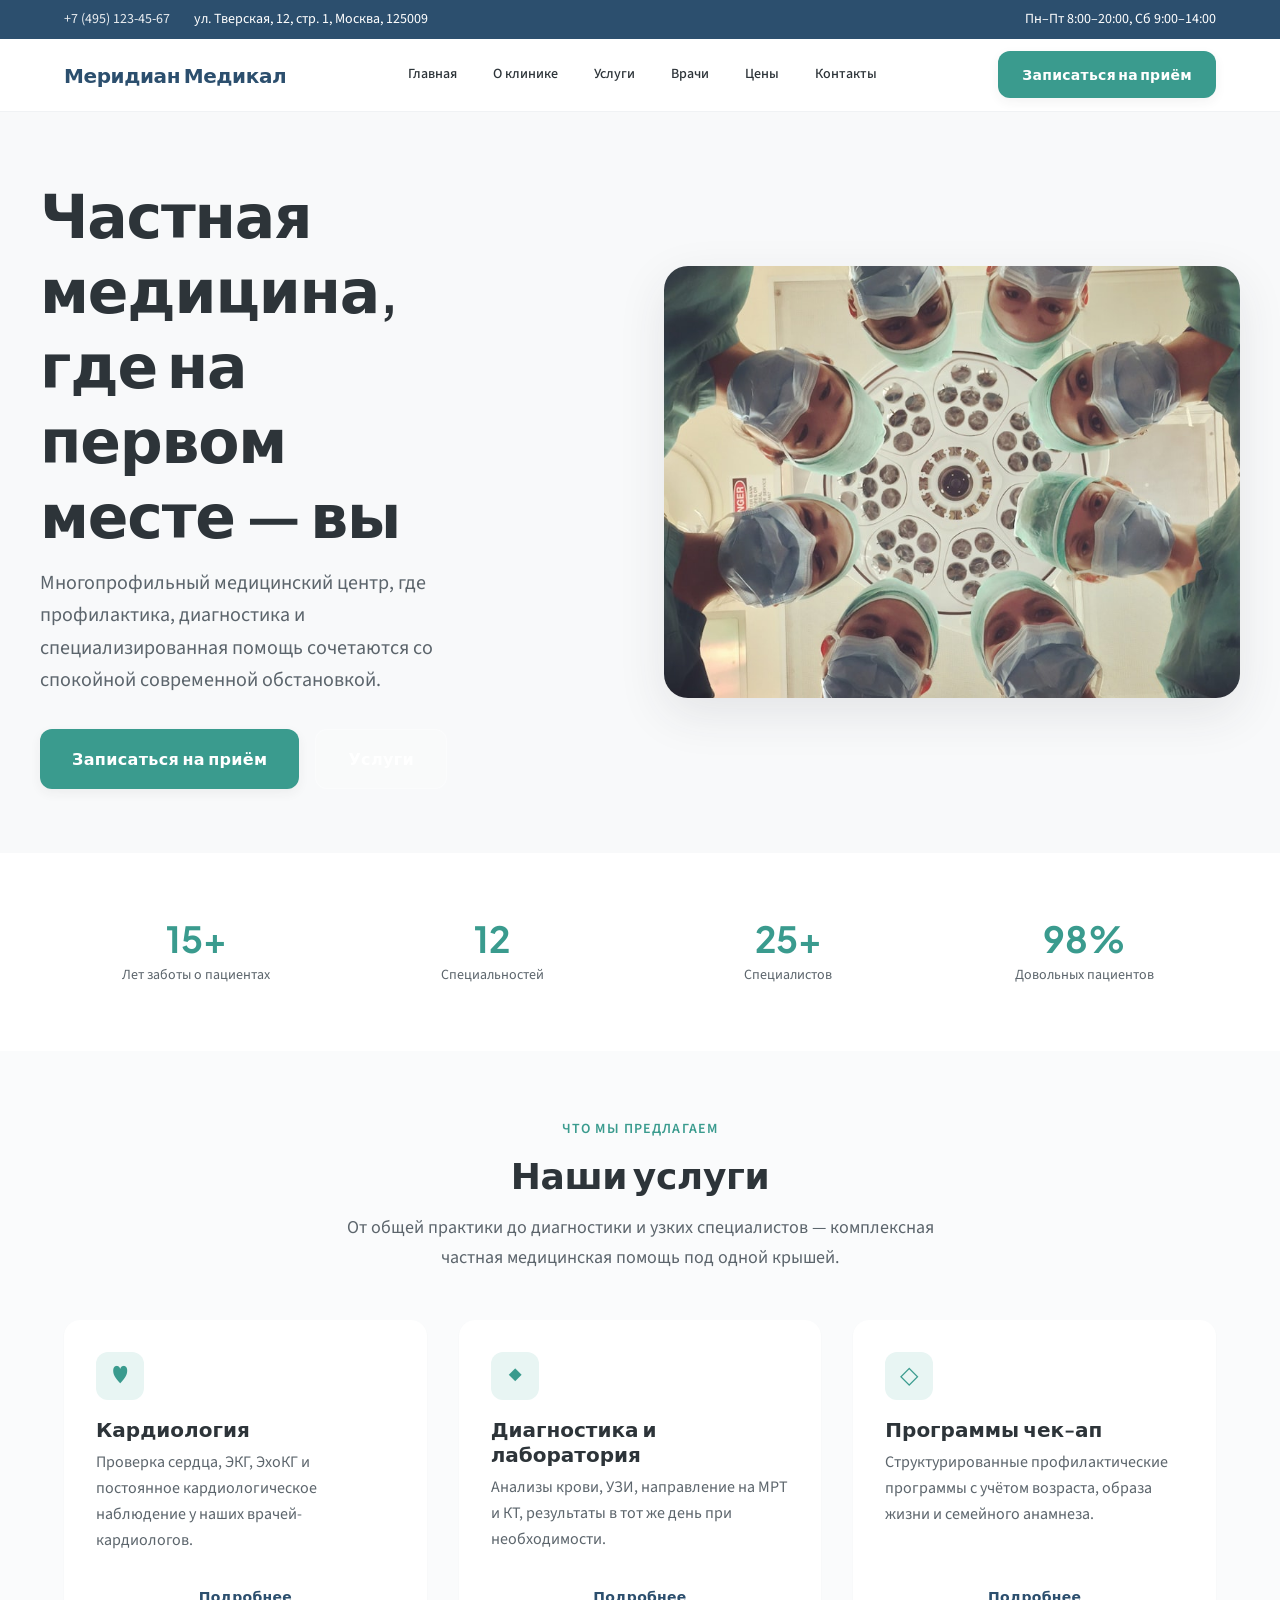
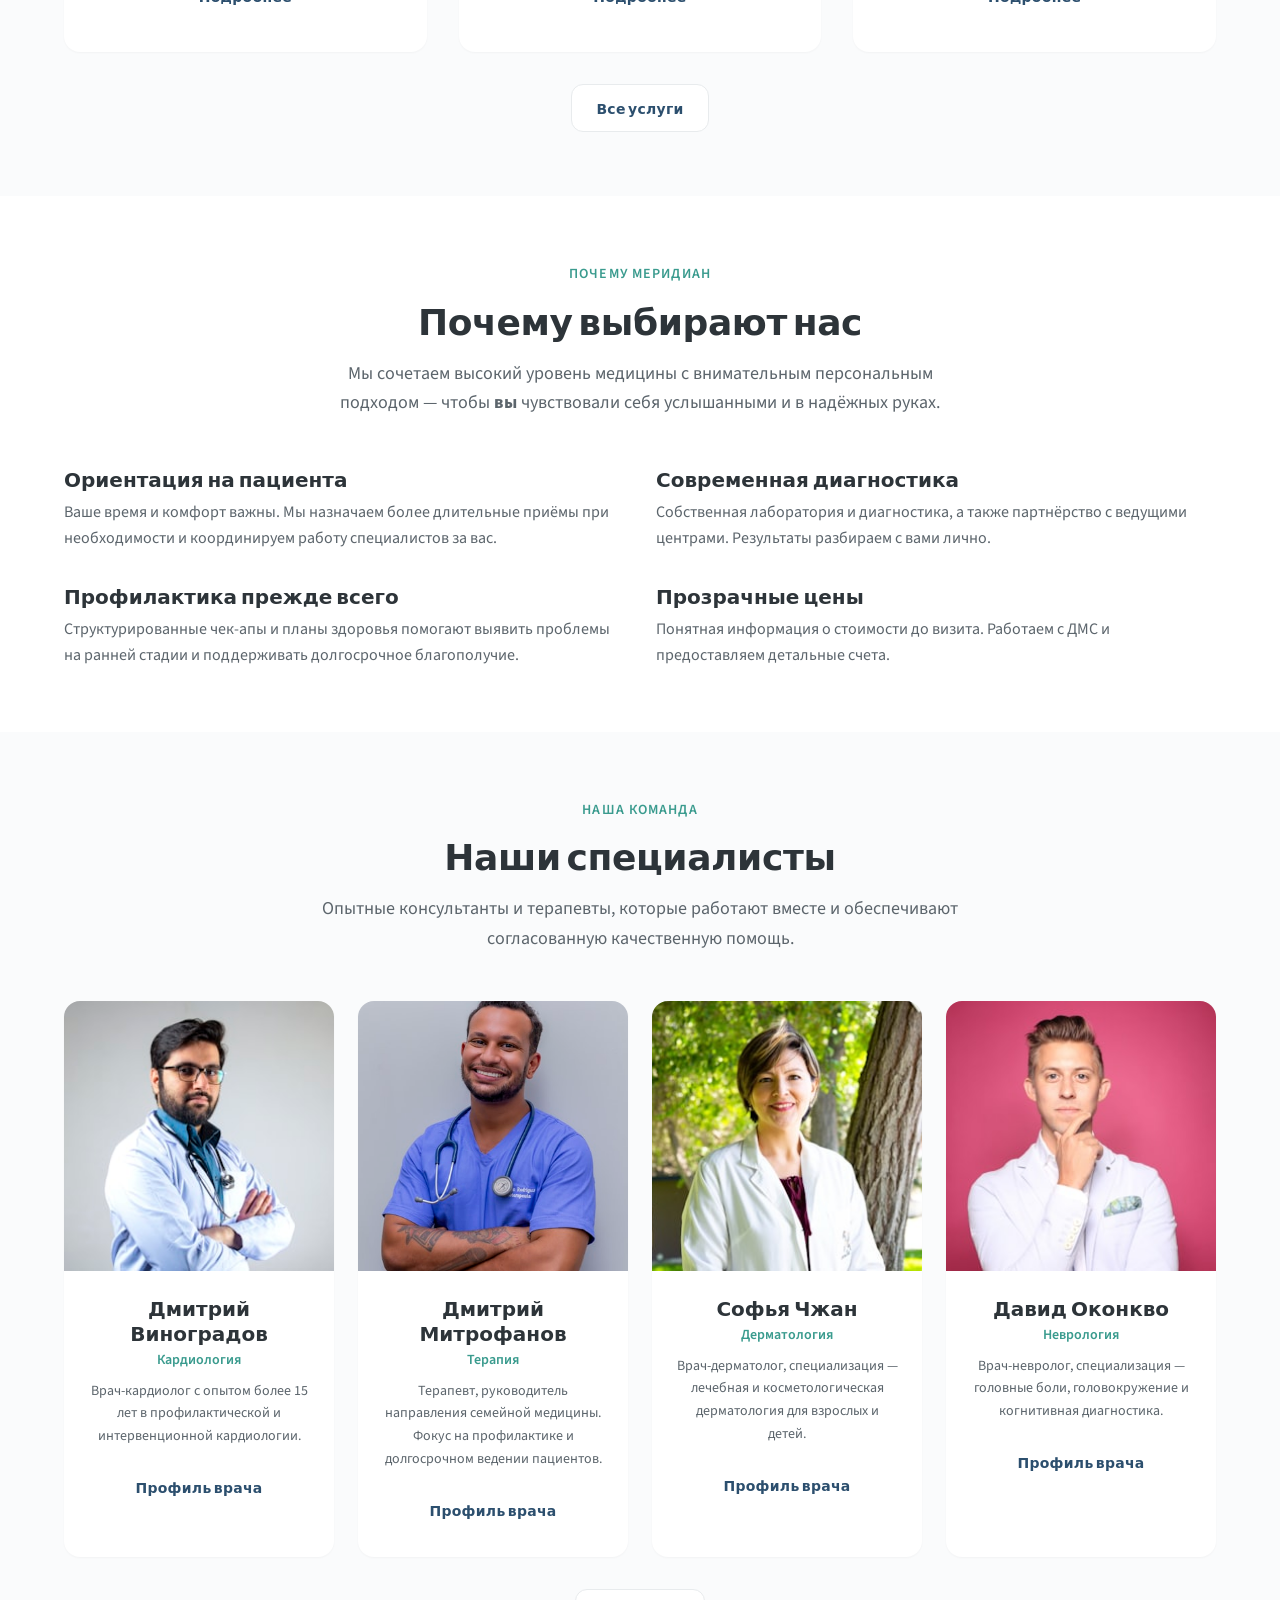
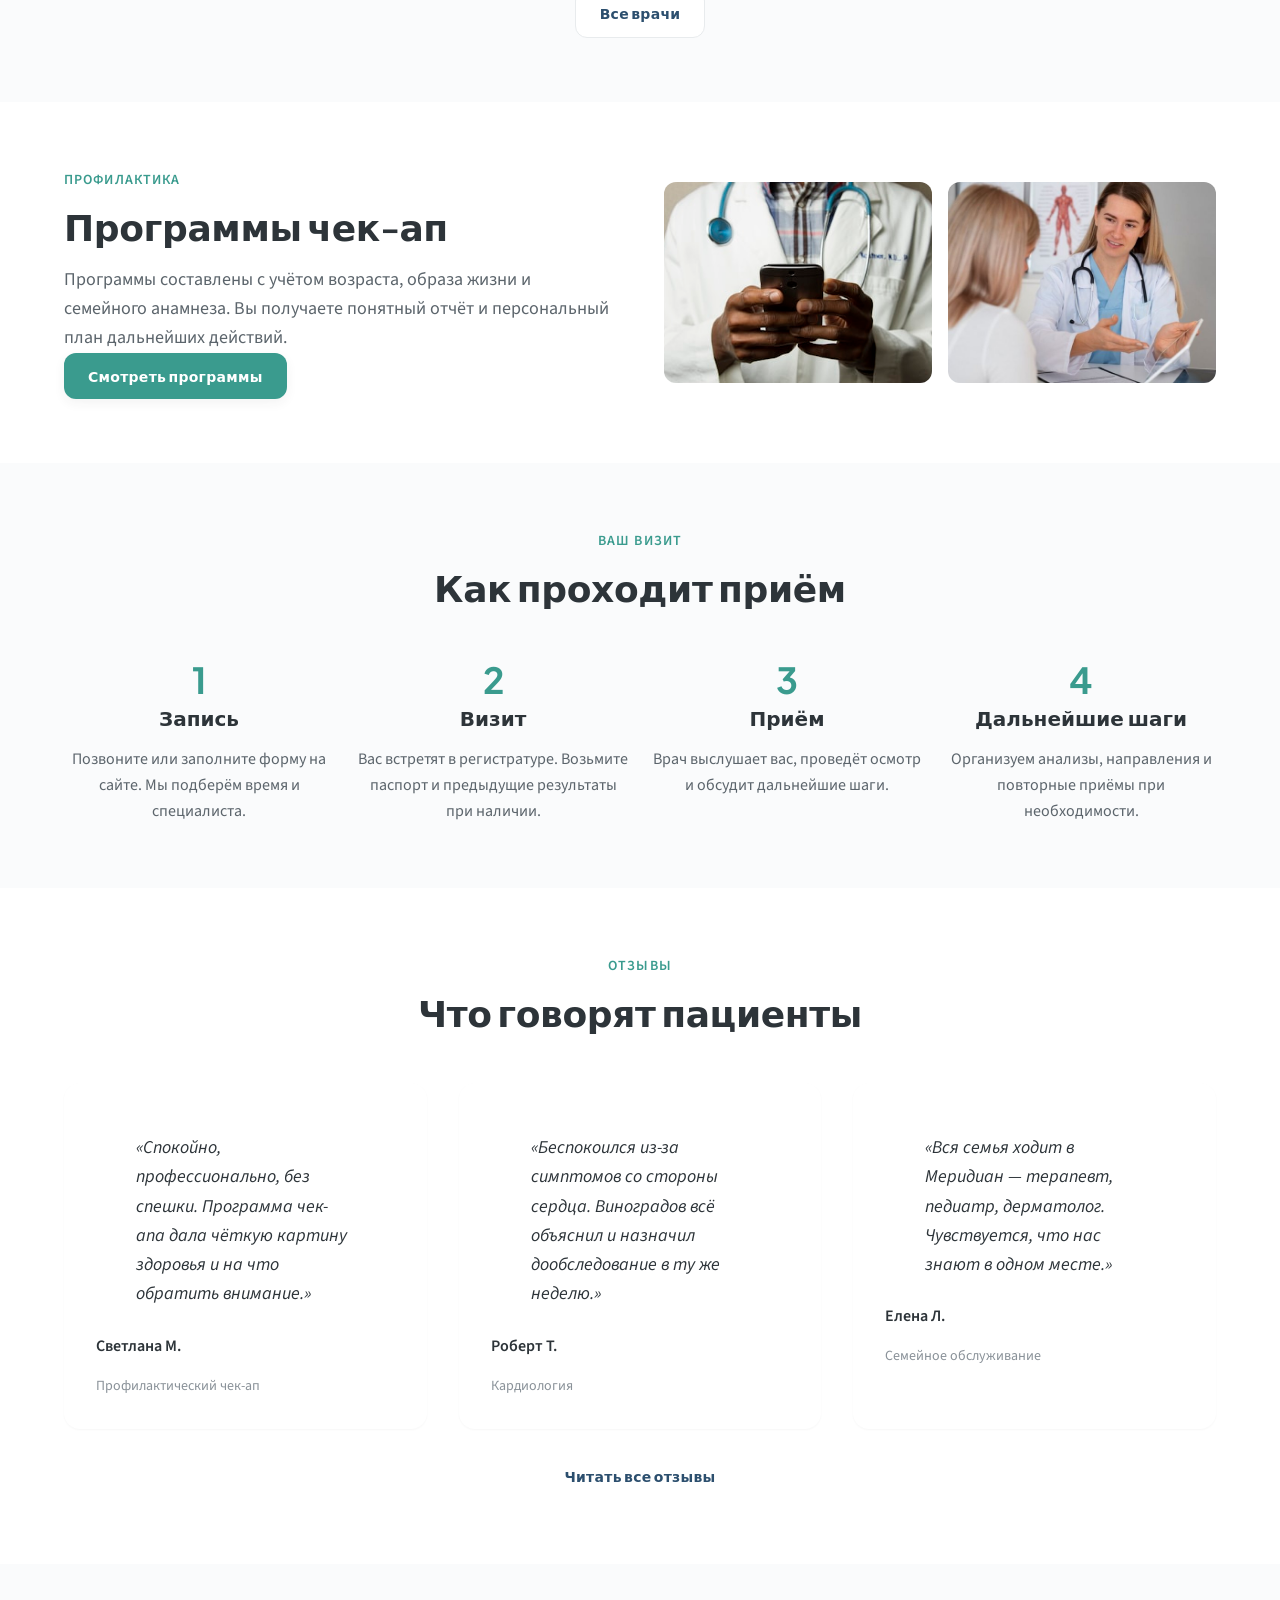
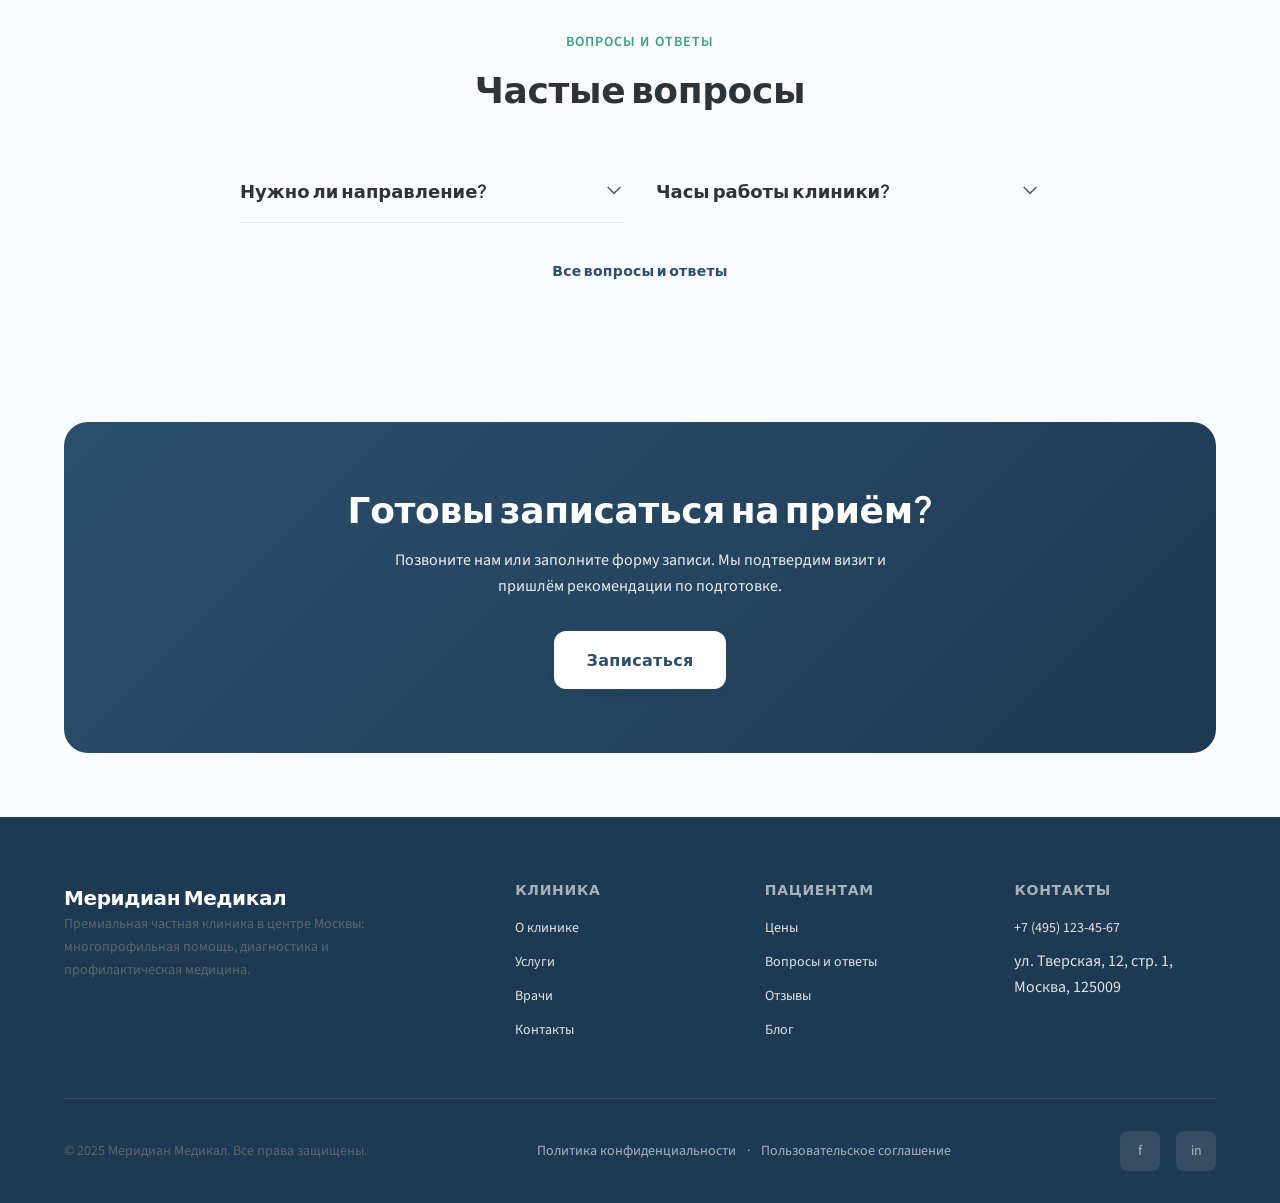
==== index.html @ b77b6111 "added files" ====
<!DOCTYPE html>
<html lang="ru">
<head>
  <meta charset="UTF-8">
  <meta name="viewport" content="width=device-width, initial-scale=1.0">
  <meta name="description" content="Меридиан Медикал — премиальная частная клиника. Многопрофильная помощь, диагностика и профилактическая медицина в спокойной современной обстановке.">
  <title>Меридиан Медикал — Частная клиника | Премиальное здравоохранение</title>
  <link rel="preconnect" href="https://fonts.googleapis.com">
  <link rel="preconnect" href="https://fonts.gstatic.com" crossorigin>
  <link href="https://fonts.googleapis.com/css2?family=Plus+Jakarta+Sans:wght@400;500;600;700&family=Source+Sans+3:wght@400;500;600&display=swap" rel="stylesheet">
  <link rel="stylesheet" href="css/variables.css">
  <link rel="stylesheet" href="css/base.css">
  <link rel="stylesheet" href="css/components.css">
  <link rel="stylesheet" href="css/layout.css">
</head>
<body>
  <a href="#main" class="skip-link">Перейти к основному содержимому</a>

  <!-- Верхняя строка: телефон, адрес, часы работы -->
  <div class="topbar">
    <div class="container topbar__inner">
      <div class="topbar__left">
        <span class="topbar__item">
          <a href="tel:+74951234567">+7 (495) 123-45-67</a>
        </span>
        <span class="topbar__item">ул. Тверская, 12, стр. 1, Москва, 125009</span>
      </div>
      <div class="topbar__right">
        <span class="topbar__item">Пн–Пт 8:00–20:00, Сб 9:00–14:00</span>
      </div>
    </div>
  </div>

  <!-- Шапка: логотип, навигация, кнопка записи -->
  <header class="site-header" id="header">
    <div class="container header-inner">
      <a href="index.html" class="header-logo">Меридиан Медикал</a>
      <nav class="main-nav" aria-label="Основная навигация">
        <ul class="nav-list">
          <li class="nav-item"><a href="index.html" class="nav-link">Главная</a></li>
          <li class="nav-item"><a href="about.html" class="nav-link">О клинике</a></li>
          <li class="nav-item nav-item--dropdown">
            <a href="services.html" class="nav-link">Услуги</a>
            <ul class="nav-dropdown">
              <li><a href="service-cardiology.html">Кардиология</a></li>
              <li><a href="services.html#diagnostics">Диагностика</a></li>
              <li><a href="checkup-packages.html">Программы чек-ап</a></li>
            </ul>
          </li>
          <li class="nav-item"><a href="doctors.html" class="nav-link">Врачи</a></li>
          <li class="nav-item"><a href="pricing.html" class="nav-link">Цены</a></li>
          <li class="nav-item"><a href="contact.html" class="nav-link">Контакты</a></li>
        </ul>
      </nav>
      <a href="contact.html#booking" class="btn btn--primary">Записаться на приём</a>
      <button type="button" class="menu-toggle" aria-label="Открыть меню" aria-expanded="false">
        <svg width="24" height="24" fill="none" stroke="currentColor" stroke-width="2" viewBox="0 0 24 24"><path d="M3 6h18M3 12h18M3 18h18"/></svg>
      </button>
    </div>
  </header>

  <main id="main">
    <!-- Главный блок -->
    <section class="hero hero--split">
      <div class="container hero__inner">
        <div class="hero__content">
          <h1 class="hero__title">Частная медицина, где на первом месте — <strong>вы</strong></h1>
          <p class="hero__text">Многопрофильный медицинский центр, где профилактика, диагностика и специализированная помощь сочетаются со спокойной современной обстановкой.</p>
          <div class="hero__actions">
            <a href="contact.html#booking" class="btn btn--primary btn--lg">Записаться на приём</a>
            <a href="services.html" class="btn btn--secondary btn--lg">Услуги</a>
          </div>
        </div>
        <div class="hero__media">
          <img src="images/p1.jpg" alt="Современный кабинет приёма в клинике Меридиан Медикал">
        </div>
      </div>
    </section>

    <!-- Показатели доверия -->
    <section class="section section--alt">
      <div class="container">
        <div class="stats-grid reveal">
          <div class="stat">
            <div class="stat__value">15+</div>
            <div class="stat__label">Лет заботы о пациентах</div>
          </div>
          <div class="stat">
            <div class="stat__value">12</div>
            <div class="stat__label">Специальностей</div>
          </div>
          <div class="stat">
            <div class="stat__value">25+</div>
            <div class="stat__label">Специалистов</div>
          </div>
          <div class="stat">
            <div class="stat__value">98%</div>
            <div class="stat__label">Довольных пациентов</div>
          </div>
        </div>
      </div>
    </section>

    <!-- Основные услуги -->
    <section class="section" id="services">
      <div class="container">
        <header class="section-header reveal">
          <span class="section-label">Что мы предлагаем</span>
          <h2 class="section-title">Наши услуги</h2>
          <p class="section-desc">От общей практики до диагностики и узких специалистов — комплексная частная медицинская помощь под одной крышей.</p>
        </header>
        <div class="grid-3">
          <article class="card service-card reveal">
            <div class="service-card__icon" aria-hidden="true">♥</div>
            <h3 class="service-card__title">Кардиология</h3>
            <p class="service-card__desc">Проверка сердца, ЭКГ, ЭхоКГ и постоянное кардиологическое наблюдение у наших врачей-кардиологов.</p>
            <a href="service-cardiology.html" class="btn btn--ghost">Подробнее</a>
          </article>
          <article class="card service-card reveal">
            <div class="service-card__icon" aria-hidden="true">◆</div>
            <h3 class="service-card__title">Диагностика и лаборатория</h3>
            <p class="service-card__desc">Анализы крови, УЗИ, направление на МРТ и КТ, результаты в тот же день при необходимости.</p>
            <a href="services.html#diagnostics" class="btn btn--ghost">Подробнее</a>
          </article>
          <article class="card service-card reveal">
            <div class="service-card__icon" aria-hidden="true">◇</div>
            <h3 class="service-card__title">Программы чек-ап</h3>
            <p class="service-card__desc">Структурированные профилактические программы с учётом возраста, образа жизни и семейного анамнеза.</p>
            <a href="checkup-packages.html" class="btn btn--ghost">Подробнее</a>
          </article>
        </div>
        <p style="text-align: center; margin-top: var(--space-8);">
          <a href="services.html" class="btn btn--secondary">Все услуги</a>
        </p>
      </div>
    </section>

    <!-- Почему мы -->
    <section class="section section--alt">
      <div class="container">
        <header class="section-header reveal">
          <span class="section-label">Почему Меридиан</span>
          <h2 class="section-title">Почему выбирают нас</h2>
          <p class="section-desc">Мы сочетаем высокий уровень медицины с внимательным персональным подходом — чтобы <strong>вы</strong> чувствовали себя услышанными и в надёжных руках.</p>
        </header>
        <div class="grid-2">
          <div class="reveal">
            <h3 class="card__title">Ориентация на пациента</h3>
            <p>Ваше время и комфорт важны. Мы назначаем более длительные приёмы при необходимости и координируем работу специалистов за вас.</p>
          </div>
          <div class="reveal">
            <h3 class="card__title">Современная диагностика</h3>
            <p>Собственная лаборатория и диагностика, а также партнёрство с ведущими центрами. Результаты разбираем с вами лично.</p>
          </div>
          <div class="reveal">
            <h3 class="card__title">Профилактика прежде всего</h3>
            <p>Структурированные чек-апы и планы здоровья помогают выявить проблемы на ранней стадии и поддерживать долгосрочное благополучие.</p>
          </div>
          <div class="reveal">
            <h3 class="card__title">Прозрачные цены</h3>
            <p>Понятная информация о стоимости до визита. Работаем с ДМС и предоставляем детальные счета.</p>
          </div>
        </div>
      </div>
    </section>

    <!-- Врачи -->
    <section class="section">
      <div class="container">
        <header class="section-header reveal">
          <span class="section-label">Наша команда</span>
          <h2 class="section-title">Наши специалисты</h2>
          <p class="section-desc">Опытные консультанты и терапевты, которые работают вместе и обеспечивают согласованную качественную помощь.</p>
        </header>
        <div class="grid-4">
          <article class="card doctor-card reveal">
            <div class="card__media">
              <img src="images/p2.jpg" alt="Дмитрий Виноградов, кардиолог">
            </div>
            <div class="card__body">
              <h3 class="doctor-card__name">Дмитрий Виноградов</h3>
              <p class="doctor-card__specialty">Кардиология</p>
              <p class="doctor-card__bio">Врач-кардиолог с опытом более 15 лет в профилактической и интервенционной кардиологии.</p>
              <a href="doctor-profile.html" class="btn btn--ghost">Профиль врача</a>
            </div>
          </article>
          <article class="card doctor-card reveal">
            <div class="card__media">
              <img src="images/p3.jpg" alt="Дмитрий Митрофанов, терапия">
            </div>
            <div class="card__body">
              <h3 class="doctor-card__name">Дмитрий Митрофанов</h3>
              <p class="doctor-card__specialty">Терапия</p>
              <p class="doctor-card__bio">Терапевт, руководитель направления семейной медицины. Фокус на профилактике и долгосрочном ведении пациентов.</p>
              <a href="doctor-profile.html" class="btn btn--ghost">Профиль врача</a>
            </div>
          </article>
          <article class="card doctor-card reveal">
            <div class="card__media">
              <img src="images/p4.jpg" alt="Софья Чжан, дерматология">
            </div>
            <div class="card__body">
              <h3 class="doctor-card__name">Софья Чжан</h3>
              <p class="doctor-card__specialty">Дерматология</p>
              <p class="doctor-card__bio">Врач-дерматолог, специализация — лечебная и косметологическая дерматология для взрослых и детей.</p>
              <a href="doctor-profile.html" class="btn btn--ghost">Профиль врача</a>
            </div>
          </article>
          <article class="card doctor-card reveal">
            <div class="card__media">
              <img src="images/p5.jpg" alt="Давид Оконкво, неврология">
            </div>
            <div class="card__body">
              <h3 class="doctor-card__name">Давид Оконкво</h3>
              <p class="doctor-card__specialty">Неврология</p>
              <p class="doctor-card__bio">Врач-невролог, специализация — головные боли, головокружение и когнитивная диагностика.</p>
              <a href="doctor-profile.html" class="btn btn--ghost">Профиль врача</a>
            </div>
          </article>
        </div>
        <p style="text-align: center; margin-top: var(--space-8);">
          <a href="doctors.html" class="btn btn--secondary">Все врачи</a>
        </p>
      </div>
    </section>

    <!-- Программы чек-ап -->
    <section class="section section--alt">
      <div class="container">
        <div class="grid-2" style="align-items: center; gap: var(--space-12);">
          <div class="reveal">
            <span class="section-label">Профилактика</span>
            <h2 class="section-title">Программы чек-ап</h2>
            <p class="section-desc">Программы составлены с учётом возраста, образа жизни и семейного анамнеза. Вы получаете понятный отчёт и персональный план дальнейших действий.</p>
            <a href="checkup-packages.html" class="btn btn--primary">Смотреть программы</a>
          </div>
          <div class="reveal">
            <div class="gallery-grid" style="grid-template-columns: repeat(2, 1fr);">
              <div class="gallery-grid__item">
                <img src="images/p6.jpg" alt="Лабораторные исследования">
              </div>
              <div class="gallery-grid__item">
                <img src="images/p7.jpg" alt="Консультация врача">
              </div>
            </div>
          </div>
        </div>
      </div>
    </section>

    <!-- Как проходит визит -->
    <section class="section">
      <div class="container">
        <header class="section-header reveal">
          <span class="section-label">Ваш визит</span>
          <h2 class="section-title">Как проходит приём</h2>
        </header>
        <div class="grid-4">
          <div class="reveal" style="text-align: center;">
            <div class="stat__value" style="color: var(--color-accent);">1</div>
            <h4>Запись</h4>
            <p style="margin-bottom: 0;">Позвоните или заполните форму на сайте. Мы подберём время и специалиста.</p>
          </div>
          <div class="reveal" style="text-align: center;">
            <div class="stat__value" style="color: var(--color-accent);">2</div>
            <h4>Визит</h4>
            <p style="margin-bottom: 0;">Вас встретят в регистратуре. Возьмите паспорт и предыдущие результаты при наличии.</p>
          </div>
          <div class="reveal" style="text-align: center;">
            <div class="stat__value" style="color: var(--color-accent);">3</div>
            <h4>Приём</h4>
            <p style="margin-bottom: 0;">Врач выслушает вас, проведёт осмотр и обсудит дальнейшие шаги.</p>
          </div>
          <div class="reveal" style="text-align: center;">
            <div class="stat__value" style="color: var(--color-accent);">4</div>
            <h4>Дальнейшие шаги</h4>
            <p style="margin-bottom: 0;">Организуем анализы, направления и повторные приёмы при необходимости.</p>
          </div>
        </div>
      </div>
    </section>

    <!-- Отзывы -->
    <section class="section section--alt">
      <div class="container">
        <header class="section-header reveal">
          <span class="section-label">Отзывы</span>
          <h2 class="section-title">Что говорят пациенты</h2>
        </header>
        <div class="grid-3">
          <div class="card testimonial-card reveal">
            <blockquote class="testimonial-card__quote">«Спокойно, профессионально, без спешки. Программа чек-апа дала чёткую картину здоровья и на что обратить внимание.»</blockquote>
            <p class="testimonial-card__author">Светлана М.</p>
            <p class="testimonial-card__meta">Профилактический чек-ап</p>
          </div>
          <div class="card testimonial-card reveal">
            <blockquote class="testimonial-card__quote">«Беспокоился из-за симптомов со стороны сердца. Виноградов всё объяснил и назначил дообследование в ту же неделю.»</blockquote>
            <p class="testimonial-card__author">Роберт Т.</p>
            <p class="testimonial-card__meta">Кардиология</p>
          </div>
          <div class="card testimonial-card reveal">
            <blockquote class="testimonial-card__quote">«Вся семья ходит в Меридиан — терапевт, педиатр, дерматолог. Чувствуется, что нас знают в одном месте.»</blockquote>
            <p class="testimonial-card__author">Елена Л.</p>
            <p class="testimonial-card__meta">Семейное обслуживание</p>
          </div>
        </div>
        <p style="text-align: center; margin-top: var(--space-6);">
          <a href="reviews.html" class="btn btn--ghost">Читать все отзывы</a>
        </p>
      </div>
    </section>

    <!-- FAQ -->
    <section class="section">
      <div class="container">
        <header class="section-header reveal">
          <span class="section-label">Вопросы и ответы</span>
          <h2 class="section-title">Частые вопросы</h2>
        </header>
        <div class="grid-2" style="max-width: 50rem; margin: 0 auto;">
          <div class="faq-item reveal">
            <button type="button" class="faq-trigger" aria-expanded="false">Нужно ли направление?</button>
            <div class="faq-content">
              <div class="faq-content__inner">Нет. Записаться к нам можно напрямую по большинству специальностей. Для оплаты по ДМС страховой компании может потребоваться направление от терапевта.</div>
            </div>
          </div>
          <div class="faq-item reveal">
            <button type="button" class="faq-trigger" aria-expanded="false">Часы работы клиники?</button>
            <div class="faq-content">
              <div class="faq-content__inner">Мы работаем понедельник–пятница 8:00–20:00 и суббота 9:00–14:00. Запись в тот же день часто возможна.</div>
            </div>
          </div>
        </div>
        <p style="text-align: center; margin-top: var(--space-6);">
          <a href="faq.html" class="btn btn--ghost">Все вопросы и ответы</a>
        </p>
      </div>
    </section>

    <!-- Призыв к действию -->
    <section class="section">
      <div class="container">
        <div class="cta-block reveal">
          <h2 class="cta-block__title">Готовы записаться на приём?</h2>
          <p class="cta-block__desc">Позвоните нам или заполните форму записи. Мы подтвердим визит и пришлём рекомендации по подготовке.</p>
          <a href="contact.html#booking" class="btn btn--primary btn--lg">Записаться</a>
        </div>
      </div>
    </section>
  </main>

  <!-- Подвал -->
  <footer class="site-footer">
    <div class="container">
      <div class="footer-grid">
        <div class="footer-brand">
          <a href="index.html" class="header-logo">Меридиан Медикал</a>
          <p class="footer-desc">Премиальная частная клиника в центре Москвы: многопрофильная помощь, диагностика и профилактическая медицина.</p>
        </div>
        <div class="footer-nav">
          <h4>Клиника</h4>
          <ul>
            <li><a href="about.html">О клинике</a></li>
            <li><a href="services.html">Услуги</a></li>
            <li><a href="doctors.html">Врачи</a></li>
            <li><a href="contact.html">Контакты</a></li>
          </ul>
        </div>
        <div class="footer-nav">
          <h4>Пациентам</h4>
          <ul>
            <li><a href="pricing.html">Цены</a></li>
            <li><a href="faq.html">Вопросы и ответы</a></li>
            <li><a href="reviews.html">Отзывы</a></li>
            <li><a href="blog.html">Блог</a></li>
          </ul>
        </div>
        <div class="footer-nav">
          <h4>Контакты</h4>
          <ul>
            <li><a href="tel:+74951234567">+7 (495) 123-45-67</a></li>
            <li>ул. Тверская, 12, стр. 1, Москва, 125009</li>
          </ul>
        </div>
      </div>
      <div class="footer-bottom">
        <p style="margin: 0;">© 2025 Меридиан Медикал. Все права защищены.</p>
        <div>
          <a href="#">Политика конфиденциальности</a>
          <span style="margin: 0 var(--space-2);">·</span>
          <a href="#">Пользовательское соглашение</a>
        </div>
        <div class="footer-social">
          <a href="#" aria-label="Facebook">f</a>
          <a href="#" aria-label="LinkedIn">in</a>
        </div>
      </div>
    </div>
  </footer>

  <script src="js/main.js"></script>
</body>
</html>
---- css/variables.css ----
/* ============================================
   Meridian Medical — Design Tokens
   Premium private clinic design system
   ============================================ */

:root {
  /* Primary — deep desaturated blue */
  --color-primary: #2c4f6e;
  --color-primary-dark: #1e3a52;
  --color-primary-light: #3d6b8f;
  
  /* Secondary — soft teal / mint */
  --color-accent: #3a9b8e;
  --color-accent-light: #5bb5a8;
  --color-accent-muted: #e8f5f3;
  
  /* Neutrals */
  --color-bg: #fafbfc;
  --color-bg-warm: #f8f9fa;
  --color-surface: #ffffff;
  --color-border: #e8ebed;
  --color-border-light: #f0f2f4;
  
  /* Text */
  --color-text: #2d3439;
  --color-text-muted: #5c656c;
  --color-text-light: #8a9299;
  
  /* Typography */
  --font-heading: 'Plus Jakarta Sans', system-ui, -apple-system, sans-serif;
  --font-body: 'Source Sans 3', system-ui, -apple-system, sans-serif;
  
  --text-xs: 0.75rem;
  --text-sm: 0.875rem;
  --text-base: 1rem;
  --text-lg: 1.125rem;
  --text-xl: 1.25rem;
  --text-2xl: 1.5rem;
  --text-3xl: 1.875rem;
  --text-4xl: 2.25rem;
  --text-5xl: 3rem;
  --text-6xl: 3.75rem;
  
  --leading-tight: 1.25;
  --leading-snug: 1.375;
  --leading-normal: 1.5;
  --leading-relaxed: 1.625;
  --leading-loose: 1.75;
  
  /* Spacing */
  --space-1: 0.25rem;
  --space-2: 0.5rem;
  --space-3: 0.75rem;
  --space-4: 1rem;
  --space-5: 1.25rem;
  --space-6: 1.5rem;
  --space-8: 2rem;
  --space-10: 2.5rem;
  --space-12: 3rem;
  --space-16: 4rem;
  --space-20: 5rem;
  --space-24: 6rem;
  --space-32: 8rem;
  
  /* Layout */
  --container-max: 75rem;
  --container-narrow: 45rem;
  --header-height: 4.5rem;
  --topbar-height: 2.5rem;
  
  /* Radius */
  --radius-sm: 0.375rem;
  --radius-md: 0.5rem;
  --radius-lg: 0.75rem;
  --radius-xl: 1rem;
  --radius-2xl: 1.5rem;
  --radius-full: 9999px;
  
  /* Shadows */
  --shadow-sm: 0 1px 2px rgba(45, 52, 57, 0.04);
  --shadow-md: 0 4px 12px rgba(45, 52, 57, 0.06);
  --shadow-lg: 0 8px 24px rgba(45, 52, 57, 0.08);
  --shadow-xl: 0 16px 48px rgba(45, 52, 57, 0.1);
  
  /* Transitions */
  --ease-out: cubic-bezier(0.33, 1, 0.68, 1);
  --transition-fast: 0.15s var(--ease-out);
  --transition-base: 0.25s var(--ease-out);
  --transition-slow: 0.4s var(--ease-out);
}
---- css/base.css ----
/* ============================================
   Base — Reset, typography, global
   ============================================ */

*,
*::before,
*::after {
  box-sizing: border-box;
}

html {
  scroll-behavior: smooth;
}

body {
  margin: 0;
  font-family: var(--font-body);
  font-size: var(--text-base);
  line-height: var(--leading-relaxed);
  color: var(--color-text);
  background-color: var(--color-bg);
  -webkit-font-smoothing: antialiased;
  -moz-osx-font-smoothing: grayscale;
}

img {
  max-width: 100%;
  height: auto;
  display: block;
}

a {
  color: var(--color-primary);
  text-decoration: none;
  transition: color var(--transition-fast);
}

a:hover {
  color: var(--color-accent);
}

a:focus-visible {
  outline: 2px solid var(--color-accent);
  outline-offset: 2px;
}

h1, h2, h3, h4, h5, h6 {
  font-family: var(--font-heading);
  font-weight: 600;
  line-height: var(--leading-tight);
  color: var(--color-text);
  margin-top: 0;
  margin-bottom: var(--space-4);
}

h1 { font-size: var(--text-5xl); letter-spacing: -0.02em; }
h2 { font-size: var(--text-4xl); letter-spacing: -0.01em; }
h3 { font-size: var(--text-2xl); }
h4 { font-size: var(--text-xl); }
h5 { font-size: var(--text-lg); }
h6 { font-size: var(--text-base); }

p {
  margin-top: 0;
  margin-bottom: var(--space-4);
  color: var(--color-text-muted);
}

p:last-child {
  margin-bottom: 0;
}

ul, ol {
  margin-top: 0;
  margin-bottom: var(--space-4);
  padding-left: var(--space-6);
}

button {
  font-family: inherit;
  cursor: pointer;
  border: none;
  background: none;
}

input, textarea, select {
  font-family: inherit;
  font-size: inherit;
}

/* Skip link for accessibility */
.skip-link {
  position: absolute;
  top: -100%;
  left: var(--space-4);
  z-index: 10000;
  padding: var(--space-2) var(--space-4);
  background: var(--color-primary);
  color: white;
  border-radius: var(--radius-md);
  transition: top var(--transition-fast);
}

.skip-link:focus {
  top: var(--space-4);
}
---- css/components.css ----
/* ============================================
   Components — Buttons, cards, forms, etc.
   ============================================ */

/* ----- Container ----- */
.container {
  width: 100%;
  max-width: var(--container-max);
  margin-left: auto;
  margin-right: auto;
  padding-left: var(--space-6);
  padding-right: var(--space-6);
}

.container--narrow {
  max-width: var(--container-narrow);
}

/* ----- Buttons ----- */
.btn {
  display: inline-flex;
  align-items: center;
  justify-content: center;
  gap: var(--space-2);
  padding: var(--space-3) var(--space-6);
  font-family: var(--font-heading);
  font-size: var(--text-sm);
  font-weight: 600;
  letter-spacing: 0.02em;
  border-radius: var(--radius-lg);
  transition: transform var(--transition-fast), box-shadow var(--transition-fast), background var(--transition-fast), color var(--transition-fast);
}

.btn:focus-visible {
  outline: 2px solid var(--color-accent);
  outline-offset: 2px;
}

.btn--primary {
  background: var(--color-accent);
  color: white;
  box-shadow: var(--shadow-md);
}

.btn--primary:hover {
  background: var(--color-accent-light);
  transform: translateY(-1px);
  box-shadow: var(--shadow-lg);
}

.btn--secondary {
  background: var(--color-surface);
  color: var(--color-primary);
  border: 1.5px solid var(--color-border);
}

.btn--secondary:hover {
  border-color: var(--color-accent);
  color: var(--color-accent);
}

.btn--ghost {
  background: transparent;
  color: var(--color-primary);
}

.btn--ghost:hover {
  background: var(--color-accent-muted);
  color: var(--color-accent);
}

.btn--lg {
  padding: var(--space-4) var(--space-8);
  font-size: var(--text-base);
}

/* ----- Section header ----- */
.section-header {
  text-align: center;
  margin-bottom: var(--space-12);
  max-width: 40rem;
  margin-left: auto;
  margin-right: auto;
}

.section-label {
  display: inline-block;
  font-size: var(--text-sm);
  font-weight: 600;
  letter-spacing: 0.08em;
  text-transform: uppercase;
  color: var(--color-accent);
  margin-bottom: var(--space-3);
}

.section-title {
  font-size: var(--text-4xl);
  margin-bottom: var(--space-4);
}

.section-desc {
  font-size: var(--text-lg);
  color: var(--color-text-muted);
  margin-bottom: 0;
}

/* ----- Cards ----- */
.card {
  background: var(--color-surface);
  border-radius: var(--radius-xl);
  box-shadow: var(--shadow-sm);
  overflow: hidden;
  transition: transform var(--transition-base), box-shadow var(--transition-base);
}

.card:hover {
  transform: translateY(-4px);
  box-shadow: var(--shadow-lg);
}

.card__media {
  aspect-ratio: 4/3;
  background: var(--color-border-light);
  overflow: hidden;
}

.card__media img {
  width: 100%;
  height: 100%;
  object-fit: cover;
  transition: transform var(--transition-slow);
}

.card:hover .card__media img {
  transform: scale(1.03);
}

.card__body {
  padding: var(--space-6);
}

.card__title {
  font-size: var(--text-xl);
  margin-bottom: var(--space-2);
}

.card__meta {
  font-size: var(--text-sm);
  color: var(--color-text-light);
  margin-bottom: var(--space-3);
}

/* Service card variant */
.service-card {
  padding: var(--space-8);
  height: 100%;
  display: flex;
  flex-direction: column;
}

.service-card__icon {
  width: 3rem;
  height: 3rem;
  border-radius: var(--radius-lg);
  background: var(--color-accent-muted);
  color: var(--color-accent);
  display: flex;
  align-items: center;
  justify-content: center;
  font-size: 1.5rem;
  margin-bottom: var(--space-4);
}

.service-card__title {
  font-size: var(--text-xl);
  margin-bottom: var(--space-2);
}

.service-card__desc {
  flex: 1;
  margin-bottom: var(--space-5);
  color: var(--color-text-muted);
}

/* Doctor card */
.doctor-card {
  text-align: center;
}

.doctor-card .card__media {
  aspect-ratio: 1;
}

.doctor-card__name {
  font-size: var(--text-xl);
  margin-bottom: var(--space-1);
}

.doctor-card__specialty {
  font-size: var(--text-sm);
  color: var(--color-accent);
  font-weight: 600;
  margin-bottom: var(--space-2);
}

.doctor-card__bio {
  font-size: var(--text-sm);
  color: var(--color-text-muted);
  margin-bottom: var(--space-4);
}

/* Testimonial card */
.testimonial-card {
  padding: var(--space-8);
}

.testimonial-card__quote {
  font-size: var(--text-lg);
  line-height: var(--leading-relaxed);
  color: var(--color-text);
  margin-bottom: var(--space-6);
  font-style: italic;
}

.testimonial-card__author {
  font-weight: 600;
  color: var(--color-text);
}

.testimonial-card__meta {
  font-size: var(--text-sm);
  color: var(--color-text-light);
}

/* Stats block */
.stats-grid {
  display: grid;
  grid-template-columns: repeat(auto-fit, minmax(10rem, 1fr));
  gap: var(--space-8);
  text-align: center;
}

.stat__value {
  font-family: var(--font-heading);
  font-size: var(--text-4xl);
  font-weight: 700;
  color: var(--color-accent);
  line-height: 1.2;
  margin-bottom: var(--space-1);
}

.stat__label {
  font-size: var(--text-sm);
  color: var(--color-text-muted);
}

/* ----- Forms ----- */
.form-group {
  margin-bottom: var(--space-5);
}

.form-label {
  display: block;
  font-size: var(--text-sm);
  font-weight: 600;
  color: var(--color-text);
  margin-bottom: var(--space-2);
}

.form-input,
.form-select,
.form-textarea {
  width: 100%;
  padding: var(--space-3) var(--space-4);
  border: 1.5px solid var(--color-border);
  border-radius: var(--radius-lg);
  background: var(--color-surface);
  color: var(--color-text);
  transition: border-color var(--transition-fast), box-shadow var(--transition-fast);
}

.form-input:focus,
.form-select:focus,
.form-textarea:focus {
  outline: none;
  border-color: var(--color-accent);
  box-shadow: 0 0 0 3px rgba(58, 155, 142, 0.15);
}

.form-input::placeholder,
.form-textarea::placeholder {
  color: var(--color-text-light);
}

.form-textarea {
  min-height: 8rem;
  resize: vertical;
}

.form-hint {
  font-size: var(--text-sm);
  color: var(--color-text-light);
  margin-top: var(--space-1);
}

/* ----- FAQ Accordion ----- */
.faq-item {
  border-bottom: 1px solid var(--color-border);
}

.faq-item:last-child {
  border-bottom: none;
}

.faq-trigger {
  width: 100%;
  display: flex;
  align-items: center;
  justify-content: space-between;
  padding: var(--space-5) 0;
  text-align: left;
  font-family: var(--font-heading);
  font-size: var(--text-lg);
  font-weight: 600;
  color: var(--color-text);
  background: none;
  border: none;
  cursor: pointer;
  transition: color var(--transition-fast);
}

.faq-trigger:hover {
  color: var(--color-accent);
}

.faq-trigger::after {
  content: '';
  width: 1.25rem;
  height: 1.25rem;
  background: url("data:image/svg+xml,%3Csvg xmlns='http://www.w3.org/2000/svg' fill='none' viewBox='0 0 24 24' stroke='%235c656c'%3E%3Cpath stroke-linecap='round' stroke-linejoin='round' stroke-width='2' d='M19 9l-7 7-7-7'/%3E%3C/svg%3E") no-repeat center;
  flex-shrink: 0;
  margin-left: var(--space-3);
  transition: transform var(--transition-base);
}

.faq-item.is-open .faq-trigger::after {
  transform: rotate(180deg);
}

.faq-content {
  max-height: 0;
  overflow: hidden;
  transition: max-height var(--transition-slow);
}

.faq-content__inner {
  padding-bottom: var(--space-5);
  color: var(--color-text-muted);
}

/* ----- Breadcrumbs ----- */
.breadcrumbs {
  display: flex;
  flex-wrap: wrap;
  align-items: center;
  gap: var(--space-2);
  font-size: var(--text-sm);
  color: var(--color-text-muted);
  margin-bottom: var(--space-6);
}

.breadcrumbs a {
  color: var(--color-text-muted);
}

.breadcrumbs a:hover {
  color: var(--color-accent);
}

.breadcrumbs__sep {
  color: var(--color-text-light);
}

.breadcrumbs__current {
  color: var(--color-text);
  font-weight: 500;
}

/* ----- Pricing card ----- */
.pricing-card {
  padding: var(--space-8);
  border: 1.5px solid var(--color-border);
  border-radius: var(--radius-xl);
  background: var(--color-surface);
  transition: border-color var(--transition-base), box-shadow var(--transition-base);
}

.pricing-card:hover {
  border-color: var(--color-accent);
  box-shadow: var(--shadow-lg);
}

.pricing-card--featured {
  border-color: var(--color-accent);
  box-shadow: 0 0 0 1px var(--color-accent);
  position: relative;
}

.pricing-card__name {
  font-size: var(--text-xl);
  margin-bottom: var(--space-2);
}

.pricing-card__price {
  font-family: var(--font-heading);
  font-size: var(--text-3xl);
  font-weight: 700;
  color: var(--color-primary);
  margin-bottom: var(--space-4);
}

.pricing-card__price-note {
  font-size: var(--text-sm);
  color: var(--color-text-light);
  margin-bottom: var(--space-5);
}

.pricing-card__features {
  list-style: none;
  padding: 0;
  margin: 0 0 var(--space-6);
}

.pricing-card__features li {
  display: flex;
  align-items: flex-start;
  gap: var(--space-2);
  padding: var(--space-2) 0;
  font-size: var(--text-sm);
  color: var(--color-text-muted);
}

.pricing-card__features li::before {
  content: '✓';
  color: var(--color-accent);
  font-weight: 700;
  flex-shrink: 0;
}

/* ----- Badge ----- */
.badge {
  display: inline-block;
  padding: var(--space-1) var(--space-3);
  font-size: var(--text-xs);
  font-weight: 600;
  letter-spacing: 0.05em;
  text-transform: uppercase;
  border-radius: var(--radius-full);
  background: var(--color-accent-muted);
  color: var(--color-accent);
}

/* ----- CTA block ----- */
.cta-block {
  padding: var(--space-16) var(--space-8);
  text-align: center;
  background: linear-gradient(135deg, var(--color-primary) 0%, var(--color-primary-dark) 100%);
  border-radius: var(--radius-2xl);
  color: white;
}

.cta-block__title {
  color: white;
  margin-bottom: var(--space-4);
}

.cta-block__desc {
  max-width: 32rem;
  margin-left: auto;
  margin-right: auto;
  margin-bottom: var(--space-8);
  color: rgba(255,255,255,0.9);
}

.cta-block .btn--primary {
  background: white;
  color: var(--color-primary);
}

.cta-block .btn--primary:hover {
  background: var(--color-accent-muted);
  color: var(--color-primary-dark);
}

/* ----- Gallery grid ----- */
.gallery-grid {
  display: grid;
  grid-template-columns: repeat(auto-fill, minmax(16rem, 1fr));
  gap: var(--space-4);
}

.gallery-grid__item {
  aspect-ratio: 4/3;
  border-radius: var(--radius-lg);
  overflow: hidden;
  background: var(--color-border-light);
}

.gallery-grid__item img {
  width: 100%;
  height: 100%;
  object-fit: cover;
  transition: transform var(--transition-slow);
}

.gallery-grid__item:hover img {
  transform: scale(1.05);
}
---- css/layout.css ----
/* ============================================
   Layout — Header, footer, sections, grid
   ============================================ */

/* ----- Top bar ----- */
.topbar {
  background: var(--color-primary);
  color: white;
  font-size: var(--text-sm);
  padding: var(--space-2) 0;
}

.topbar__inner {
  display: flex;
  flex-wrap: wrap;
  align-items: center;
  justify-content: space-between;
  gap: var(--space-4);
}

.topbar a {
  color: rgba(255,255,255,0.9);
}

.topbar a:hover {
  color: white;
}

.topbar__left,
.topbar__right {
  display: flex;
  align-items: center;
  gap: var(--space-6);
}

.topbar__item {
  display: flex;
  align-items: center;
  gap: var(--space-2);
}

/* ----- Header ----- */
.site-header {
  position: sticky;
  top: 0;
  z-index: 1000;
  background: rgba(255,255,255,0.95);
  backdrop-filter: blur(12px);
  border-bottom: 1px solid var(--color-border-light);
  transition: box-shadow var(--transition-base);
}

.site-header.is-scrolled {
  box-shadow: var(--shadow-md);
}

.header-inner {
  display: flex;
  align-items: center;
  justify-content: space-between;
  height: var(--header-height);
  gap: var(--space-8);
}

.header-logo {
  font-family: var(--font-heading);
  font-size: var(--text-xl);
  font-weight: 700;
  color: var(--color-primary);
  letter-spacing: -0.02em;
}

.header-logo:hover {
  color: var(--color-primary);
}

/* Main nav */
.main-nav {
  display: flex;
  align-items: center;
}

.nav-list {
  display: flex;
  align-items: center;
  gap: var(--space-1);
  list-style: none;
  margin: 0;
  padding: 0;
}

.nav-list a {
  display: block;
  padding: var(--space-2) var(--space-4);
  font-size: var(--text-sm);
  font-weight: 500;
  color: var(--color-text);
  border-radius: var(--radius-md);
  transition: background var(--transition-fast), color var(--transition-fast);
}

.nav-list a:hover {
  background: var(--color-accent-muted);
  color: var(--color-accent);
}

/* Dropdown */
.nav-item--dropdown {
  position: relative;
}

.nav-dropdown {
  position: absolute;
  top: 100%;
  left: 0;
  min-width: 12rem;
  padding: var(--space-2);
  background: var(--color-surface);
  border-radius: var(--radius-lg);
  box-shadow: var(--shadow-xl);
  opacity: 0;
  visibility: hidden;
  transform: translateY(-4px);
  transition: opacity var(--transition-base), transform var(--transition-base), visibility var(--transition-base);
  list-style: none;
  margin: 0;
}

.nav-item--dropdown:hover .nav-dropdown {
  opacity: 1;
  visibility: visible;
  transform: translateY(0);
}

.nav-dropdown a {
  display: block;
  padding: var(--space-2) var(--space-4);
  border-radius: var(--radius-md);
  white-space: nowrap;
}

/* Mobile menu */
.menu-toggle {
  display: none;
  padding: var(--space-2);
  color: var(--color-text);
}

.menu-toggle:hover {
  color: var(--color-accent);
}

@media (max-width: 900px) {
  .menu-toggle {
    display: flex;
    align-items: center;
    justify-content: center;
  }

  .main-nav {
    position: fixed;
    top: 0;
    right: 0;
    width: min(20rem, 85vw);
    height: 100vh;
    background: var(--color-surface);
    box-shadow: -4px 0 24px rgba(0,0,0,0.08);
    padding: var(--space-8);
    transform: translateX(100%);
    transition: transform var(--transition-slow);
    overflow-y: auto;
  }

  .main-nav.is-open {
    transform: translateX(0);
  }

  .nav-list {
    flex-direction: column;
    align-items: stretch;
    gap: var(--space-1);
  }

  .nav-list a {
    padding: var(--space-4);
  }

  .nav-dropdown {
    position: static;
    opacity: 1;
    visibility: visible;
    transform: none;
    box-shadow: none;
    background: var(--color-bg);
    margin-top: var(--space-2);
    margin-left: var(--space-4);
    display: none;
  }

  .nav-item--dropdown.is-open .nav-dropdown {
    display: block;
  }
}

/* ----- Hero ----- */
.hero {
  position: relative;
  min-height: 32rem;
  display: flex;
  align-items: center;
  background: var(--color-primary) linear-gradient(160deg, var(--color-primary) 0%, var(--color-primary-dark) 100%);
  color: white;
  overflow: hidden;
}

.hero__bg {
  position: absolute;
  inset: 0;
  opacity: 0.25;
}

.hero__bg img {
  width: 100%;
  height: 100%;
  object-fit: cover;
}

.hero__inner {
  position: relative;
  z-index: 1;
  padding: var(--space-16) 0;
}

.hero__title {
  font-size: clamp(2rem, 5vw, var(--text-6xl));
  color: white;
  margin-bottom: var(--space-4);
  max-width: 28rem;
}

.hero__text {
  font-size: var(--text-xl);
  color: rgba(255,255,255,0.9);
  margin-bottom: var(--space-8);
  max-width: 28rem;
}

.hero__actions {
  display: flex;
  flex-wrap: wrap;
  gap: var(--space-4);
}

.hero .btn--primary {
  background: var(--color-accent);
}

.hero .btn--primary:hover {
  background: var(--color-accent-light);
}

.hero .btn--secondary {
  background: rgba(255,255,255,0.15);
  border-color: rgba(255,255,255,0.4);
  color: white;
}

.hero .btn--secondary:hover {
  background: rgba(255,255,255,0.25);
  border-color: white;
  color: white;
}

/* Hero with image (home) */
.hero--split {
  min-height: 0;
  background: var(--color-bg-warm);
  color: var(--color-text);
}

.hero--split .hero__inner {
  display: grid;
  grid-template-columns: 1fr 1fr;
  gap: var(--space-12);
  align-items: center;
  padding: var(--space-16) 0;
}

.hero--split .hero__title {
  color: var(--color-text);
}

.hero--split .hero__text {
  color: var(--color-text-muted);
}

.hero__media {
  position: relative;
  border-radius: var(--radius-2xl);
  overflow: hidden;
  box-shadow: var(--shadow-xl);
  aspect-ratio: 4/3;
  background: var(--color-border-light);
}

.hero__media img {
  width: 100%;
  height: 100%;
  object-fit: cover;
}

@media (max-width: 900px) {
  .hero--split .hero__inner {
    grid-template-columns: 1fr;
    text-align: center;
  }

  .hero--split .hero__media {
    order: -1;
    max-width: 24rem;
    margin: 0 auto;
  }

  .hero__actions {
    justify-content: center;
  }
}

/* ----- Page hero (inner pages) ----- */
.page-hero {
  padding: var(--space-12) 0;
  background: var(--color-bg-warm);
  border-bottom: 1px solid var(--color-border-light);
}

.page-hero__title {
  margin-bottom: var(--space-2);
}

/* ----- Footer ----- */
.site-footer {
  background: var(--color-primary-dark);
  color: rgba(255,255,255,0.85);
  padding: var(--space-16) 0 var(--space-8);
}

.footer-grid {
  display: grid;
  grid-template-columns: 2fr repeat(3, 1fr);
  gap: var(--space-12);
  margin-bottom: var(--space-12);
}

.footer-brand .header-logo {
  color: white;
  margin-bottom: var(--space-4);
}

.footer-desc {
  font-size: var(--text-sm);
  line-height: var(--leading-relaxed);
  margin-bottom: var(--space-6);
  max-width: 20rem;
}

.footer-nav h4 {
  font-size: var(--text-sm);
  font-weight: 600;
  letter-spacing: 0.05em;
  text-transform: uppercase;
  color: rgba(255,255,255,0.6);
  margin-bottom: var(--space-4);
}

.footer-nav ul {
  list-style: none;
  margin: 0;
  padding: 0;
}

.footer-nav li {
  margin-bottom: var(--space-2);
}

.footer-nav a {
  color: rgba(255,255,255,0.85);
  font-size: var(--text-sm);
}

.footer-nav a:hover {
  color: white;
}

.footer-bottom {
  padding-top: var(--space-8);
  border-top: 1px solid rgba(255,255,255,0.1);
  display: flex;
  flex-wrap: wrap;
  align-items: center;
  justify-content: space-between;
  gap: var(--space-4);
  font-size: var(--text-sm);
  color: rgba(255,255,255,0.6);
}

.footer-bottom a {
  color: rgba(255,255,255,0.6);
}

.footer-bottom a:hover {
  color: white;
}

.footer-social {
  display: flex;
  gap: var(--space-4);
}

.footer-social a {
  display: flex;
  align-items: center;
  justify-content: center;
  width: 2.5rem;
  height: 2.5rem;
  border-radius: var(--radius-md);
  background: rgba(255,255,255,0.1);
  transition: background var(--transition-fast);
}

.footer-social a:hover {
  background: var(--color-accent);
  color: white;
}

@media (max-width: 768px) {
  .footer-grid {
    grid-template-columns: 1fr 1fr;
  }
}

@media (max-width: 480px) {
  .footer-grid {
    grid-template-columns: 1fr;
    text-align: center;
  }

  .footer-desc {
    margin-left: auto;
    margin-right: auto;
  }

  .footer-bottom {
    flex-direction: column;
  }
}

/* Featured article card: 2-col desktop, stack on small screens */
.featured-article-card {
  overflow: hidden;
  display: grid;
  grid-template-columns: 1fr 1fr;
  gap: 0;
}
@media (max-width: 768px) {
  .featured-article-card {
    grid-template-columns: 1fr;
  }
  .featured-article-card .card__media {
    min-height: 16rem;
  }
}

/* ----- Section spacing ----- */
.section {
  padding: var(--space-16) 0;
}

.section--alt {
  background: var(--color-surface);
}

.section--sm {
  padding: var(--space-10) 0;
}

/* ----- Grids ----- */
.grid-2 {
  display: grid;
  grid-template-columns: repeat(2, 1fr);
  gap: var(--space-8);
}

.grid-3 {
  display: grid;
  grid-template-columns: repeat(3, 1fr);
  gap: var(--space-8);
}

.grid-4 {
  display: grid;
  grid-template-columns: repeat(4, 1fr);
  gap: var(--space-6);
}

@media (max-width: 1024px) {
  .grid-4 { grid-template-columns: repeat(2, 1fr); }
  .grid-3 { grid-template-columns: repeat(2, 1fr); }
}

@media (max-width: 640px) {
  .grid-4,
  .grid-3,
  .grid-2 { grid-template-columns: 1fr; }
}

/* Reveal animation placeholder — JS will add .is-visible */
.reveal {
  opacity: 0;
  transform: translateY(1rem);
  transition: opacity 0.6s var(--ease-out), transform 0.6s var(--ease-out);
}

.reveal.is-visible {
  opacity: 1;
  transform: translateY(0);
}
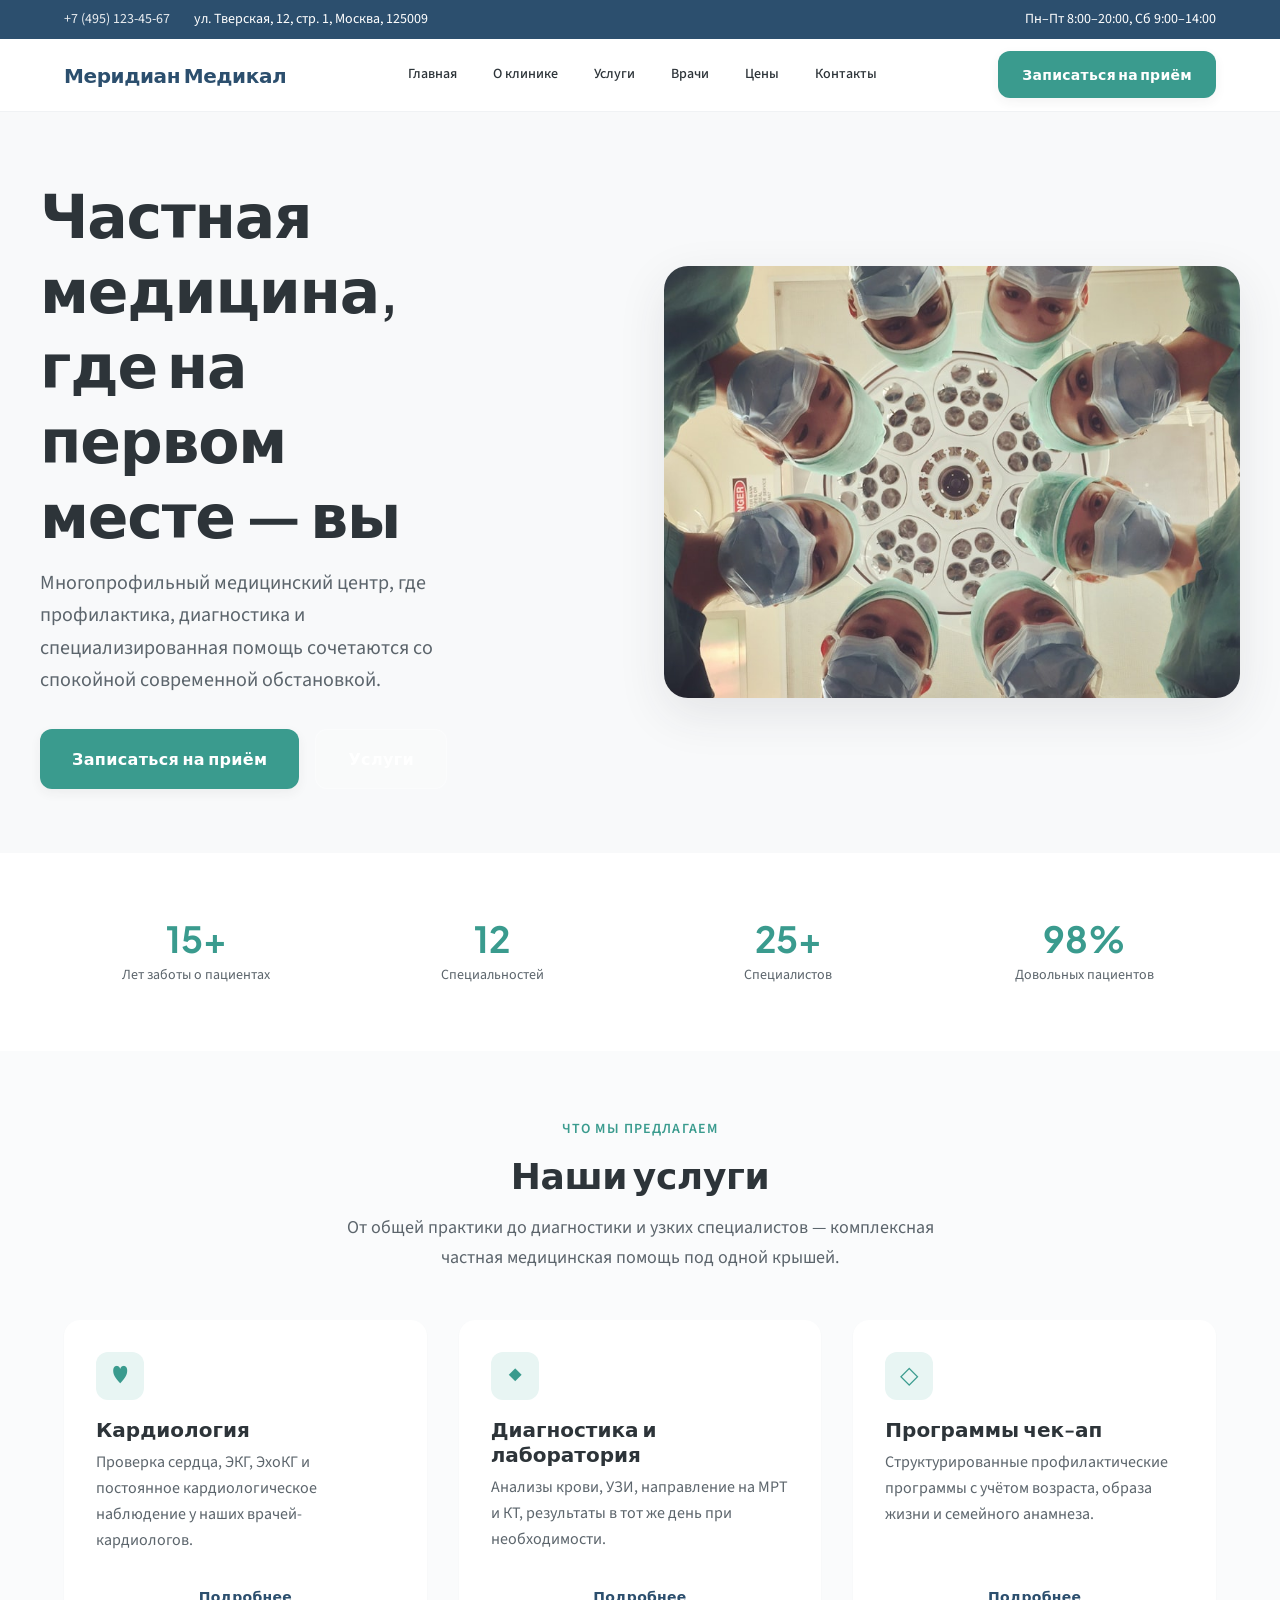
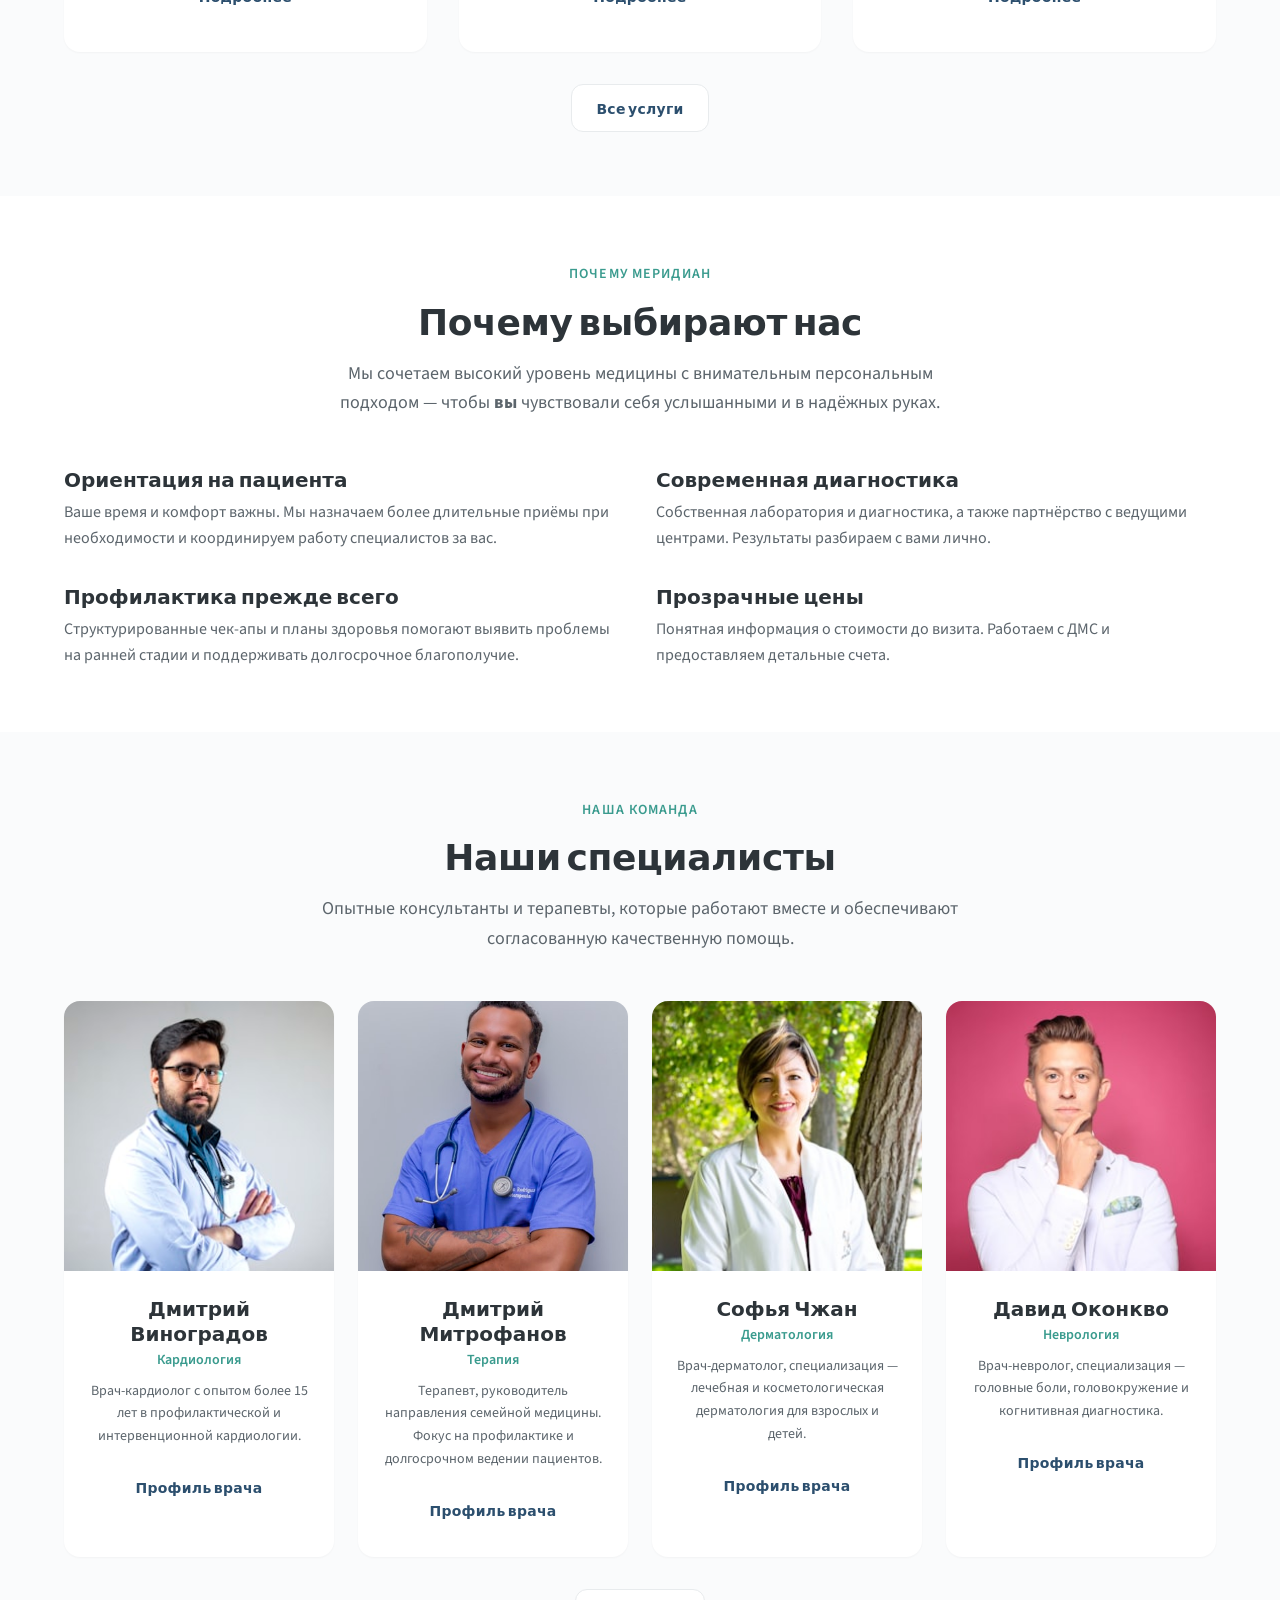
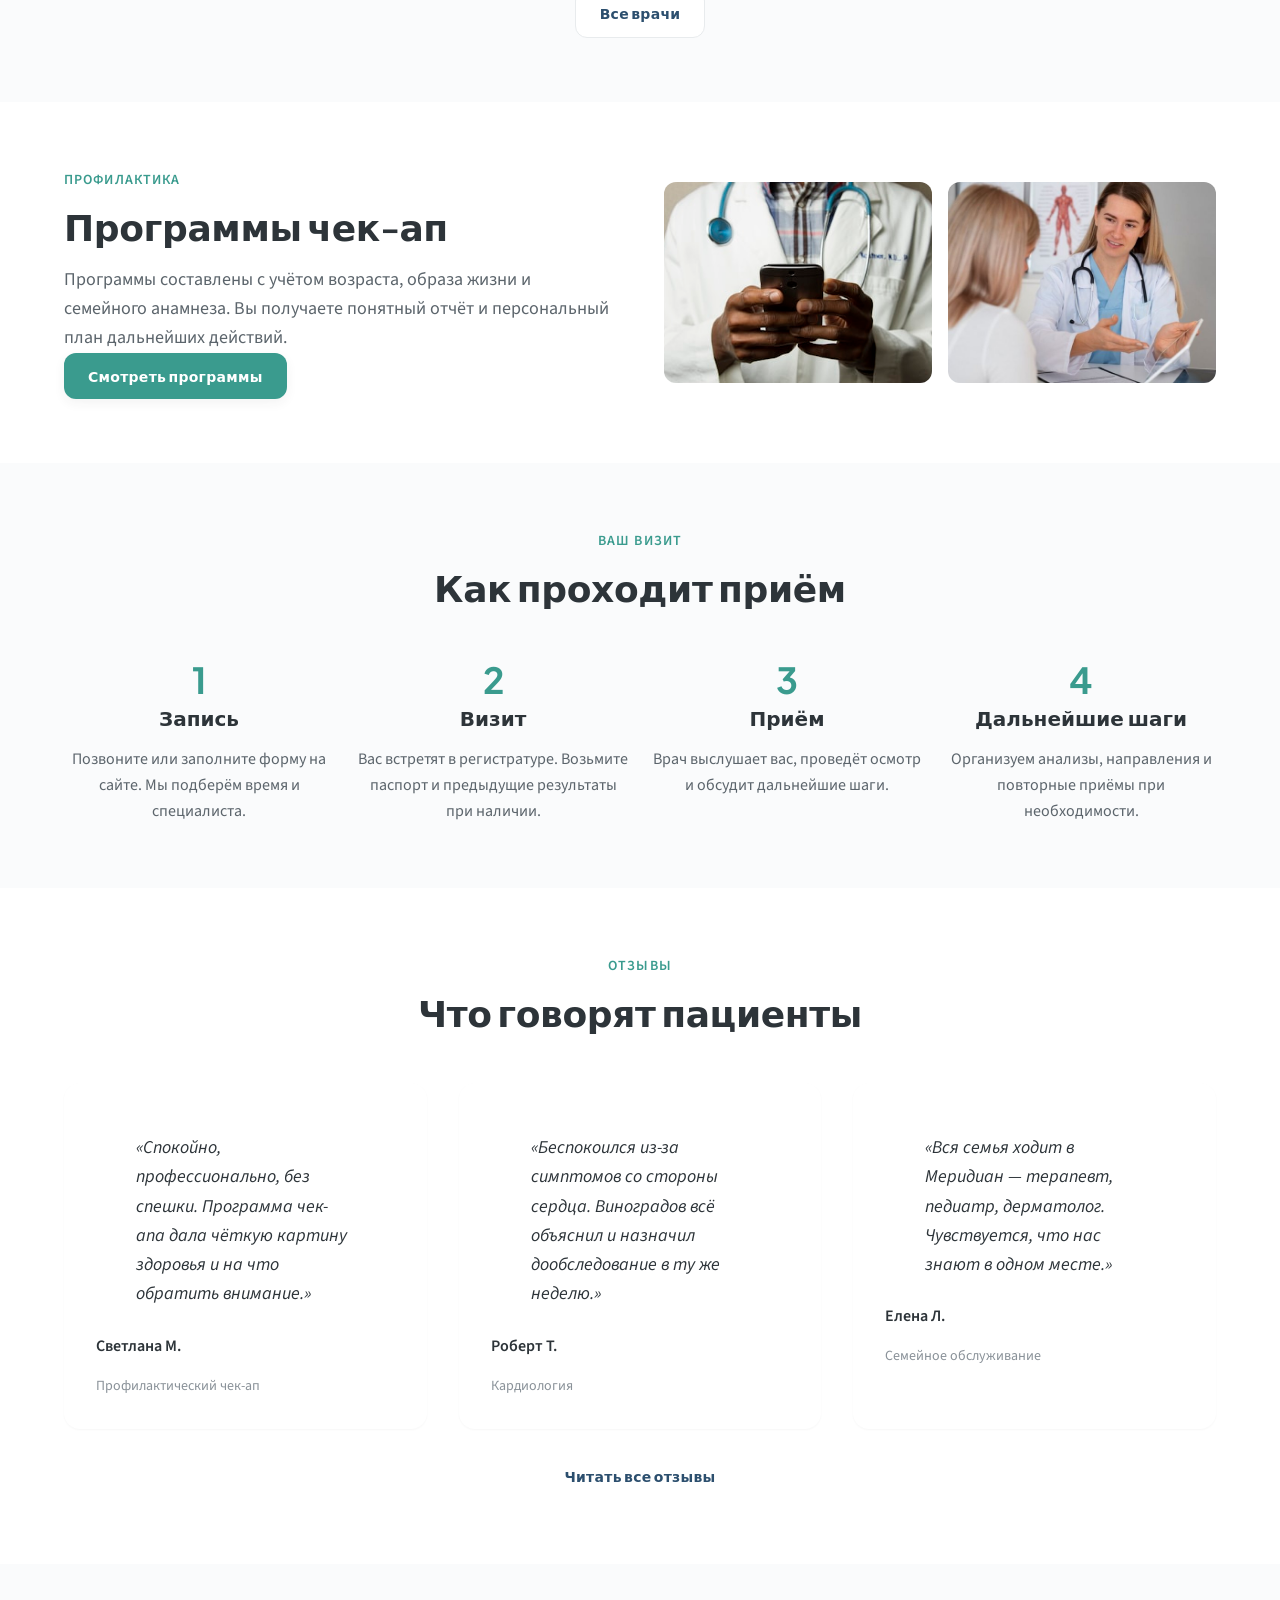
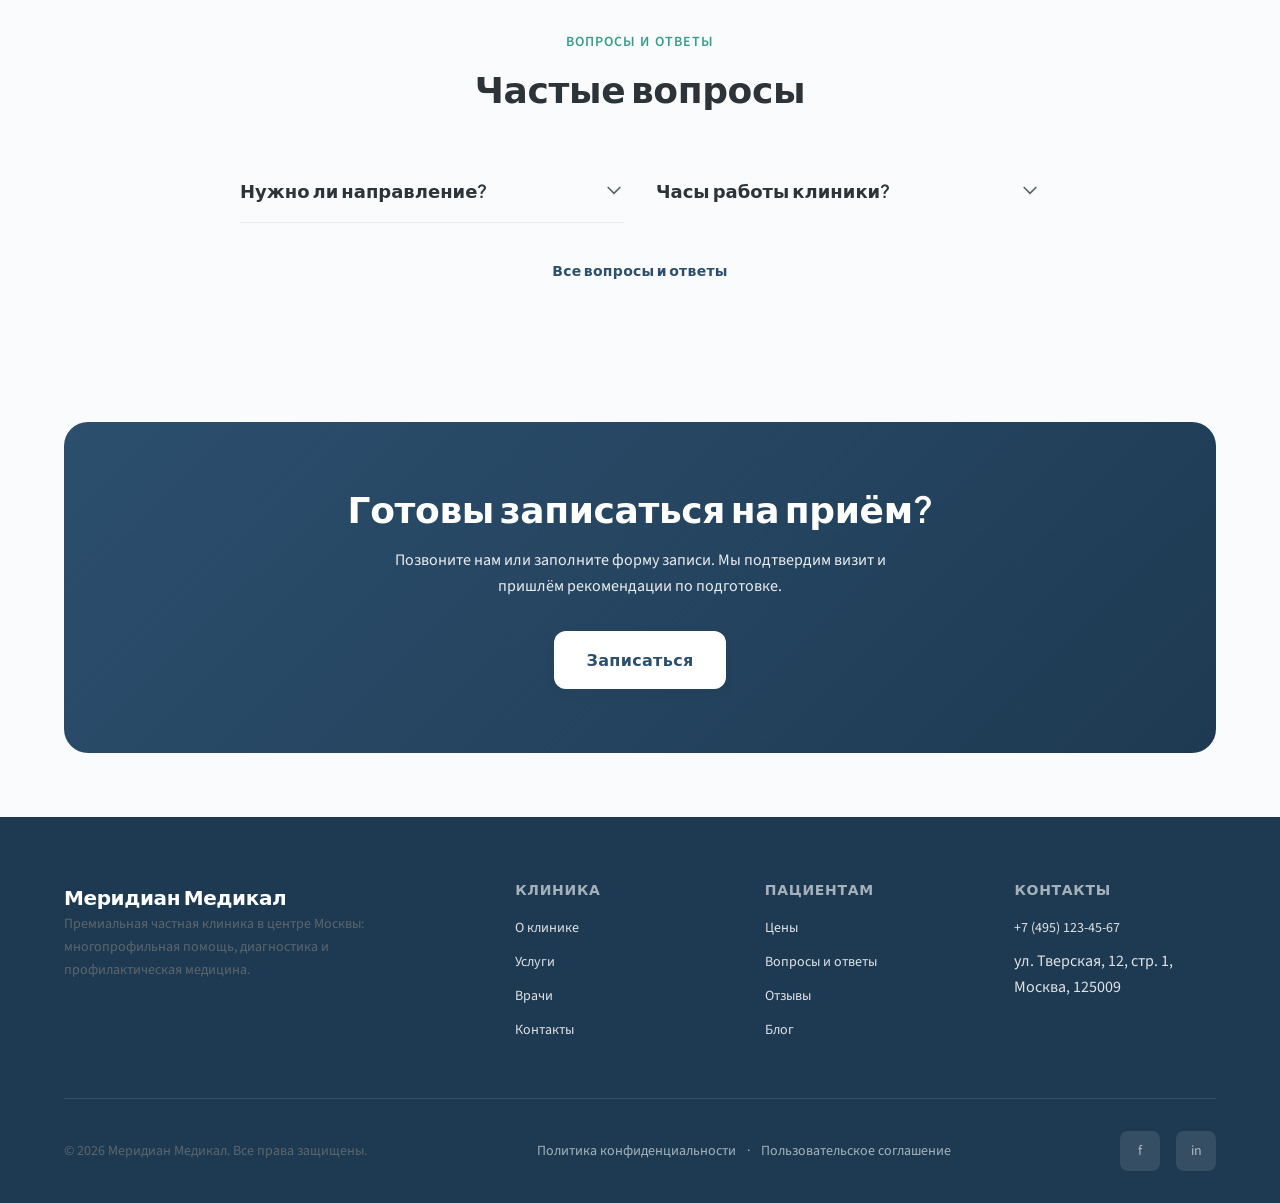
==== commit 90093607: "fixed photos changed 2025 to 2026" ====
--- a/index.html
+++ b/index.html
@@ -384,7 +384,7 @@
         </div>
       </div>
       <div class="footer-bottom">
-        <p style="margin: 0;">© 2025 Меридиан Медикал. Все права защищены.</p>
+        <p style="margin: 0;">© 2026 Меридиан Медикал. Все права защищены.</p>
         <div>
           <a href="#">Политика конфиденциальности</a>
           <span style="margin: 0 var(--space-2);">·</span>
